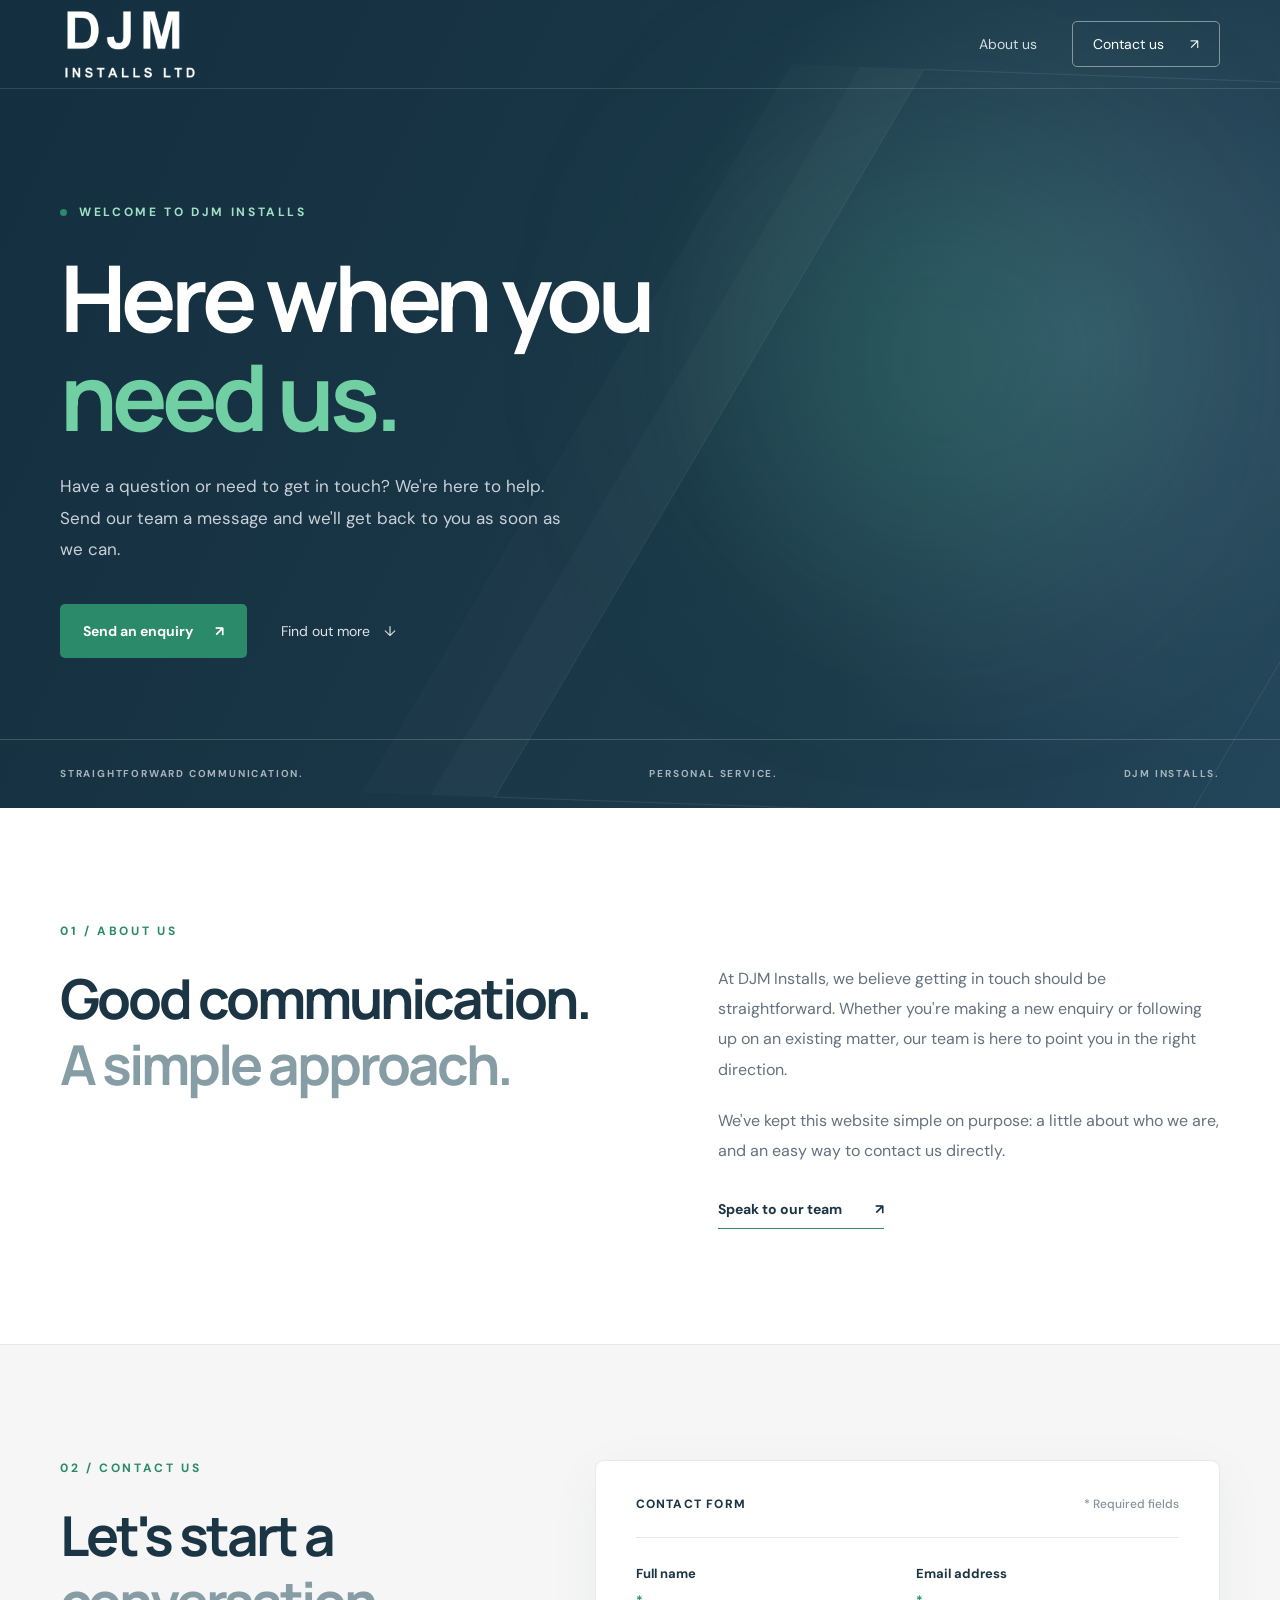
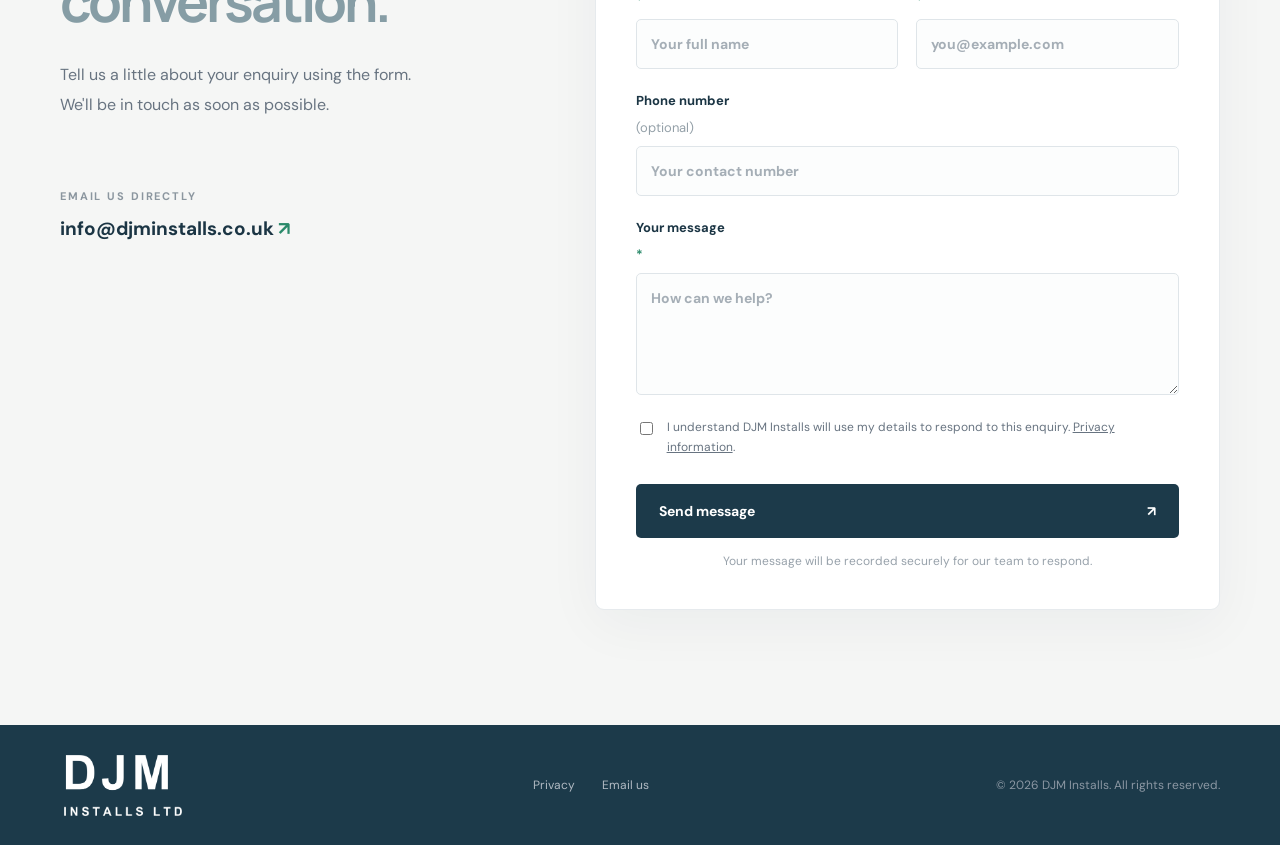
==== index.html @ 590091ec "Add branded DJM Installs landing page and Netlify contact form" ====
<!doctype html>
<html lang="en-GB">
<head>
  <meta charset="utf-8" />
  <meta name="viewport" content="width=device-width,initial-scale=1" />
  <meta name="theme-color" content="#101a27" />
  <meta name="description" content="Contact DJM Installs. Get in touch with our team using our simple enquiry form." />
  <title>DJM Installs | Get in touch</title>
  <link rel="icon" href="/favicon.png" type="image/png" />
  <link rel="stylesheet" href="/styles.css" />
</head>
<body>
  <header class="header">
    <div class="container nav">
      <a class="brand" href="#home" aria-label="DJM Installs home"><img class="brand-logo" src="/logo-light.png" alt="DJM Installs Ltd" width="150" height="82" /></a>
      <nav aria-label="Main navigation"><a href="#about">About us</a><a href="#contact" class="nav-contact">Contact us <span aria-hidden="true">↗</span></a></nav>
    </div>
  </header>
  <main>
    <section class="hero" id="home">
      <div class="hero-glow" aria-hidden="true"></div>
      <div class="container hero-content">
        <p class="eyebrow"><span class="dot"></span> WELCOME TO DJM INSTALLS</p>
        <h1>Here when you<br/><em>need us.</em></h1>
        <p class="hero-copy">Have a question or need to get in touch? We're here to help. Send our team a message and we'll get back to you as soon as we can.</p>
        <div class="hero-actions"><a href="#contact" class="button primary">Send an enquiry <span aria-hidden="true">↗</span></a><a href="#about" class="text-link">Find out more <span aria-hidden="true">↓</span></a></div>
      </div>
      <div class="hero-bottom"><div class="container"><span>STRAIGHTFORWARD COMMUNICATION.</span><span>PERSONAL SERVICE.</span><span>DJM INSTALLS.</span></div></div>
    </section>
    <section class="about section" id="about"><div class="container about-layout"><div><p class="section-kicker">01 / ABOUT US</p><h2>Good communication.<br/><span>A simple approach.</span></h2></div><div class="about-text"><p>At DJM Installs, we believe getting in touch should be straightforward. Whether you're making a new enquiry or following up on an existing matter, our team is here to point you in the right direction.</p><p>We've kept this website simple on purpose: a little about who we are, and an easy way to contact us directly.</p><a href="#contact" class="inline-link">Speak to our team <span aria-hidden="true">↗</span></a></div></div></section>
    <section class="contact section" id="contact"><div class="container contact-layout"><div class="contact-intro"><p class="section-kicker">02 / CONTACT US</p><h2>Let's start a<br/><span>conversation.</span></h2><p>Tell us a little about your enquiry using the form. We'll be in touch as soon as possible.</p><div class="contact-email"><span>EMAIL US DIRECTLY</span><a href="mailto:info@djminstalls.co.uk">info@djminstalls.co.uk <span aria-hidden="true">↗</span></a></div></div><div class="form-card"><div class="form-top"><span>CONTACT FORM</span><span class="asterisk">* Required fields</span></div><form name="djm-contact" method="POST" action="/thank-you" data-netlify="true" netlify-honeypot="bot-field"><input type="hidden" name="form-name" value="djm-contact"/><p class="hidden-field"><label>Leave this blank: <input name="bot-field" /></label></p><div class="field-row"><label>Full name <span>*</span><input name="name" type="text" autocomplete="name" placeholder="Your full name" required maxlength="120"/></label><label>Email address <span>*</span><input name="email" type="email" autocomplete="email" placeholder="you@example.com" required maxlength="254"/></label></div><label>Phone number <span class="optional">(optional)</span><input name="phone" type="tel" autocomplete="tel" placeholder="Your contact number" maxlength="40"/></label><label>Your message <span>*</span><textarea name="message" rows="5" placeholder="How can we help?" required maxlength="5000"></textarea></label><label class="consent"><input type="checkbox" required name="privacy-consent" value="yes"/><span>I understand DJM Installs will use my details to respond to this enquiry. <a href="/privacy">Privacy information</a>.</span></label><button type="submit" class="button form-button">Send message <span aria-hidden="true">↗</span></button><p class="form-note">Your message will be recorded securely for our team to respond.</p></form></div></div></section>
  </main>
  <footer><div class="container footer-row"><a class="footer-brand" href="#home" aria-label="DJM Installs home"><img src="/logo-light.png" alt="DJM Installs Ltd" width="130" height="70" /></a><div><a href="/privacy">Privacy</a><a href="mailto:info@djminstalls.co.uk">Email us</a></div><span>© <span id="year">2026</span> DJM Installs. All rights reserved.</span></div></footer>
  <script>document.getElementById('year').textContent=new Date().getFullYear();</script>
</body>
</html>
---- styles.css ----
@import url('https://fonts.googleapis.com/css2?family=DM+Sans:wght@400;500;600;700&family=Manrope:wght@400;500;600;700;800&display=swap');
:root{--navy:#1c3a4a;--navy2:#23465a;--ink:#1b3544;--muted:#65717d;--line:#e2e7eb;--gold:#2a8a6a;--paper:#f5f6f5}*{box-sizing:border-box}html{scroll-behavior:smooth}body{margin:0;font-family:'DM Sans',Arial,sans-serif;color:var(--ink);-webkit-font-smoothing:antialiased}a{color:inherit;text-decoration:none}button,input,textarea{font:inherit}.container{width:min(1160px,calc(100% - 48px));margin:auto}.header{position:absolute;z-index:3;top:0;left:0;right:0;border-bottom:1px solid #ffffff20;color:white}.nav{height:88px;display:flex;justify-content:space-between;align-items:center}.brand{display:flex;gap:12px;align-items:center}.brand-mark{display:grid;place-items:center;font:800 19px Manrope;background:#ffffff13;border:1px solid #ffffff38;border-radius:9px;width:45px;height:45px;letter-spacing:-2px}.mark-accent{color:var(--gold)}.brand-label{font:600 18px Manrope;letter-spacing:.09em}.brand-label b{font-weight:800}.nav nav{display:flex;align-items:center;gap:35px;font-size:14px}.nav nav>a:not(.nav-contact){color:#d6dce3}.nav-contact{border:1px solid #ffffff70;padding:13px 20px;border-radius:5px}.nav-contact span,.button span{margin-left:22px}.hero{background:radial-gradient(circle at 85% 42%,#364353 0%,transparent 36%),linear-gradient(115deg,#1c3a4a,#1b2938 70%,#192638);min-height:680px;position:relative;color:#fff;overflow:hidden}.hero:after{content:"";position:absolute;right:-10%;top:10%;width:55%;height:90%;border:1px solid #ffffff16;transform:skewX(-29deg) rotate(2deg);box-shadow:-65px 0 0 #ffffff05,-135px 0 0 #ffffff04;pointer-events:none}.hero-glow{position:absolute;width:430px;height:430px;border-radius:50%;right:10%;top:18%;background:#2a8a6a2a;filter:blur(110px)}.hero-content{position:relative;z-index:1;padding-top:192px;padding-bottom:150px}.eyebrow,.section-kicker{font-size:12px;letter-spacing:.22em;font-weight:700}.eyebrow{color:#a0e1c4;display:flex;align-items:center;gap:12px}.dot{height:7px;width:7px;background:var(--gold);border-radius:50%}h1,h2{font-family:Manrope,Arial,sans-serif;letter-spacing:-.055em}h1{font-size:clamp(56px,7.2vw,100px);line-height:1.07;margin:28px 0 26px;font-weight:700}h1 em{font-style:normal;color:#70d0a3}.hero-copy{font-size:17px;line-height:1.85;max-width:515px;color:#c9d0d8}.hero-actions{display:flex;align-items:center;gap:34px;margin-top:38px}.button{display:inline-flex;align-items:center;justify-content:space-between;border:0;border-radius:5px;padding:18px 23px;font-weight:700;font-size:14px;cursor:pointer}.primary{background:var(--gold);color:#ffffff}.primary:hover,.form-button:hover{background:#267957}.text-link{font-size:14px;color:#e0e3e7}.text-link span{margin-left:10px}.hero-bottom{position:absolute;bottom:0;left:0;right:0;border-top:1px solid #ffffff2d;z-index:1}.hero-bottom .container{height:68px;display:flex;align-items:center;justify-content:space-between;gap:12px;color:#a8b3bd;font-size:10px;letter-spacing:.18em;font-weight:700}.section{padding:115px 0}.about{background:#fff}.about-layout{display:grid;grid-template-columns:1.1fr 1fr;gap:105px;align-items:start}.section-kicker{color:#2a8a6a;margin:0 0 26px}h2{font-size:clamp(35px,4.3vw,57px);line-height:1.2;margin:0;font-weight:700}h2 span{color:#869da5}.about-text{padding-top:41px}.about-text p{color:#64717e;font-size:16px;line-height:1.9;margin:0 0 21px}.inline-link{display:inline-block;margin-top:12px;font-weight:700;font-size:14px;border-bottom:1px solid #2a8a6a;padding-bottom:10px}.inline-link span{margin-left:30px}.contact{background:var(--paper);border-top:1px solid var(--line)}.contact-layout{display:grid;grid-template-columns:.82fr 1.18fr;gap:100px}.contact-intro>p:not(.section-kicker){font-size:16px;color:#687481;line-height:1.85;max-width:365px;margin-top:26px}.contact-email{margin-top:70px;display:flex;flex-direction:column;gap:13px}.contact-email>span{font-size:11px;font-weight:700;letter-spacing:.17em;color:#8b969f}.contact-email a{font-size:19px;font-weight:700;overflow-wrap:anywhere}.contact-email a span{color:#2a8a6a}.form-card{background:#fff;padding:35px 40px 40px;box-shadow:0 14px 55px #172a3d0c;border:1px solid #e6eaed;border-radius:9px}.form-top{display:flex;justify-content:space-between;gap:10px;border-bottom:1px solid var(--line);padding-bottom:25px;margin-bottom:27px;font-size:12px;font-weight:800;letter-spacing:.1em}.asterisk{font-weight:500;letter-spacing:0;color:#86919c}.form-card form>label,.field-row label{display:flex;flex-direction:column;gap:10px;font-size:13px;font-weight:700;margin-bottom:23px}.field-row{display:grid;grid-template-columns:1fr 1fr;gap:18px}.form-card label span:not(.optional){color:#2a8a6a}.form-card input:not([type=checkbox]),.form-card textarea{width:100%;padding:15px 14px;border:1px solid #dfe5e9;background:#fcfdfd;border-radius:5px;outline:none;color:#263543;font-size:14px;resize:vertical}.form-card input:focus,.form-card textarea:focus{border-color:#2a8a6a;box-shadow:0 0 0 3px #2a8a6a1b}.form-card input::placeholder,.form-card textarea::placeholder{color:#a5aeb6}.optional{font-weight:400;color:#94a0a8!important}.hidden-field{position:absolute;left:-10000px}.form-card .consent{display:flex;flex-direction:row;gap:11px;align-items:flex-start;font-weight:400;color:#687481;font-size:12px;line-height:1.65}.consent input{margin-top:4px;accent-color:#162438}.consent span{color:#687481!important}.consent a{text-decoration:underline}.form-button{background:#1c3a4a;color:#fff;width:100%;margin-top:4px}.form-note{text-align:center;color:#98a2ab;font-size:12px;margin:15px 0 0}footer{background:#1c3a4a;color:#b1bac3}.footer-row{min-height:120px;display:flex;align-items:center;justify-content:space-between;gap:20px;font-size:12px}.footer-brand{font:600 17px Manrope;color:#fff;letter-spacing:.1em}.footer-row>div{display:flex;gap:27px}.footer-row>span{color:#8b97a3}@media(max-width:800px){.hero{min-height:660px}.about-layout,.contact-layout{grid-template-columns:1fr;gap:36px}.about-text{padding-top:0}.section{padding:75px 0}.contact-email{margin-top:40px}.hero-bottom .container span:last-child{display:none}.hero-content{padding-top:177px}.form-card{padding:30px 24px}.footer-row{flex-wrap:wrap;padding:30px 0}}@media(max-width:520px){.container{width:min(100% - 36px,1160px)}.nav{height:75px}.brand-label{font-size:14px}.nav nav{gap:0}.nav nav>a:not(.nav-contact){display:none}.nav-contact{padding:11px 13px;font-size:12px}.hero{min-height:660px}.hero-content{padding-top:169px;padding-bottom:130px}h1{font-size:55px}.hero-copy{font-size:15px}.hero-actions{flex-wrap:wrap;gap:23px}.hero-bottom .container{font-size:9px}.hero-bottom .container span:nth-child(2){display:none}.field-row{grid-template-columns:1fr;gap:0}.form-card{padding:25px 19px}.form-top{font-size:11px}.footer-row{display:grid;justify-content:start;gap:19px}}

.brand-logo{display:block;width:140px;height:auto;max-height:75px;object-fit:contain}.footer-brand img{display:block;width:126px;height:auto}.brand{gap:0}.primary{color:#fff}.hero{background:radial-gradient(circle at 85% 42%,#36576a 0%,transparent 36%),linear-gradient(115deg,#142f3f,#1c3a4a 70%,#23465a)}.hero-glow{background:#2a8a6a38}@media(max-width:520px){.brand-logo{width:115px}}
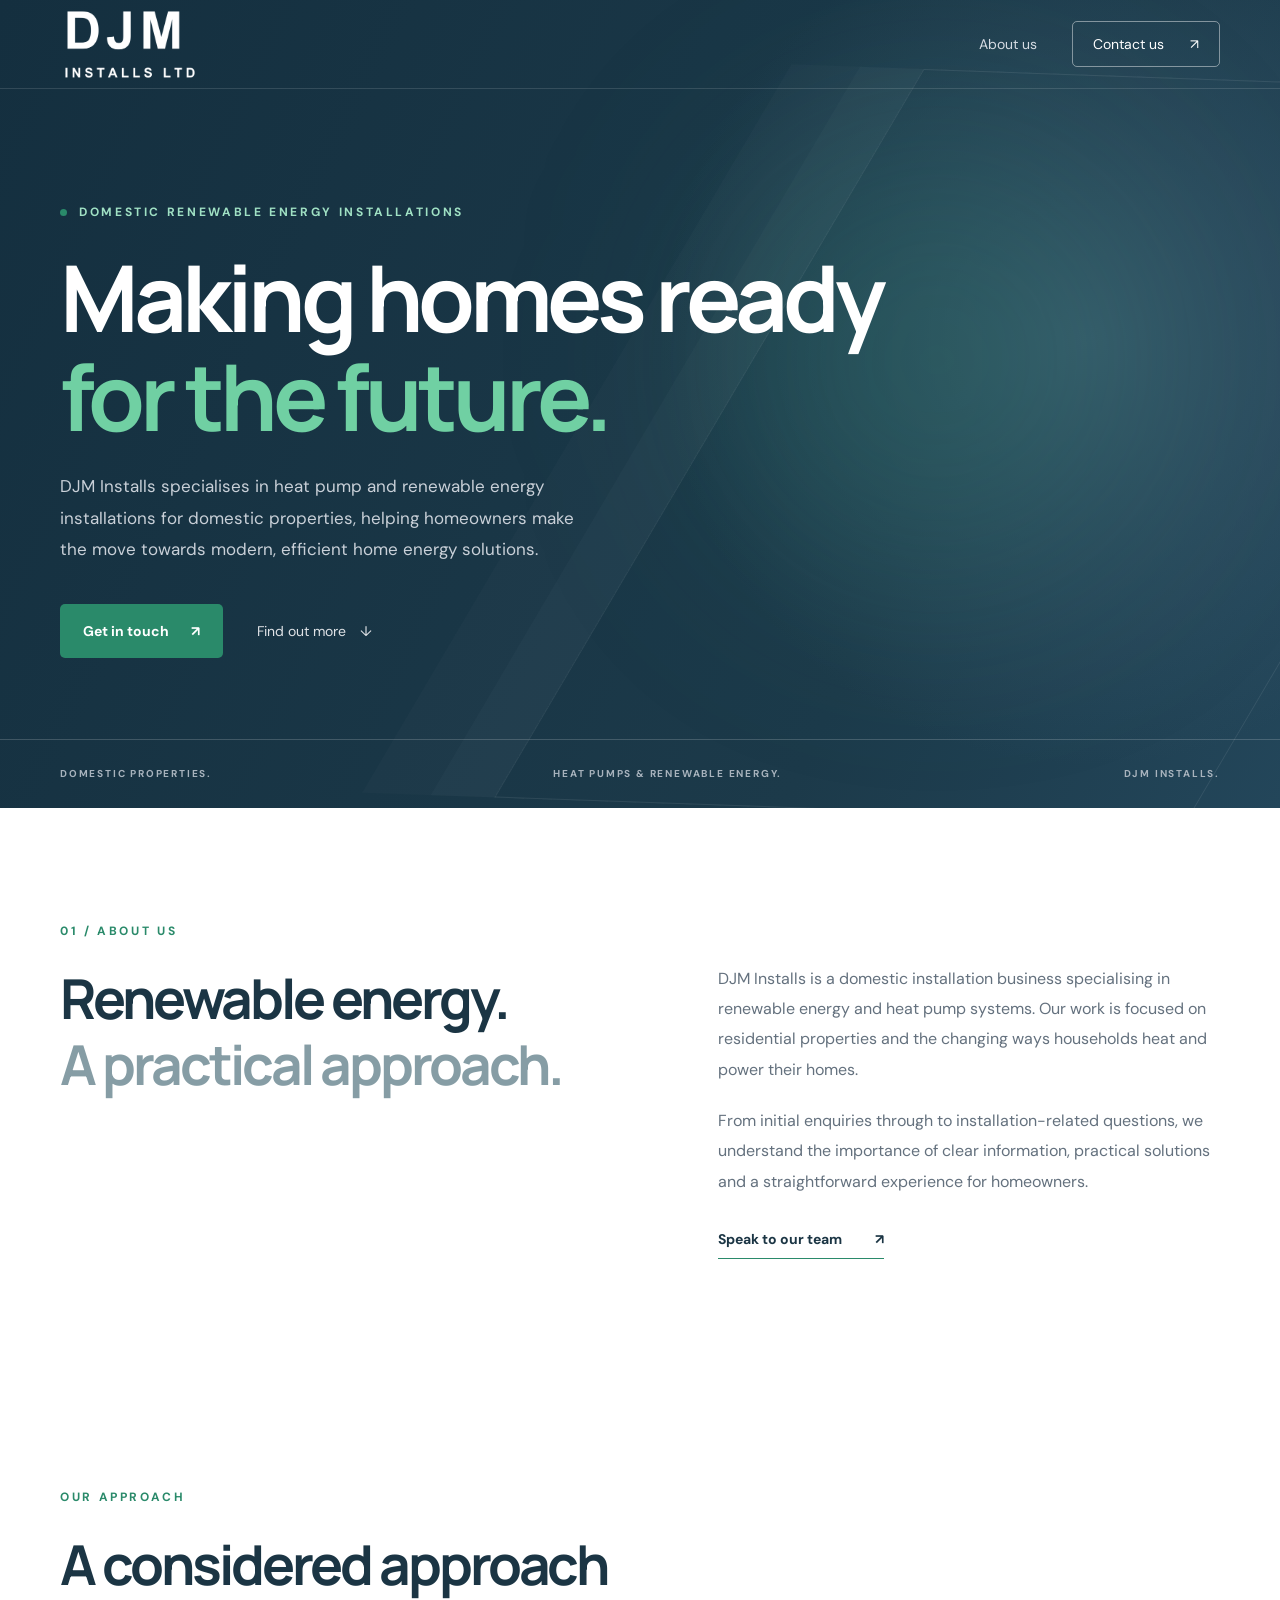
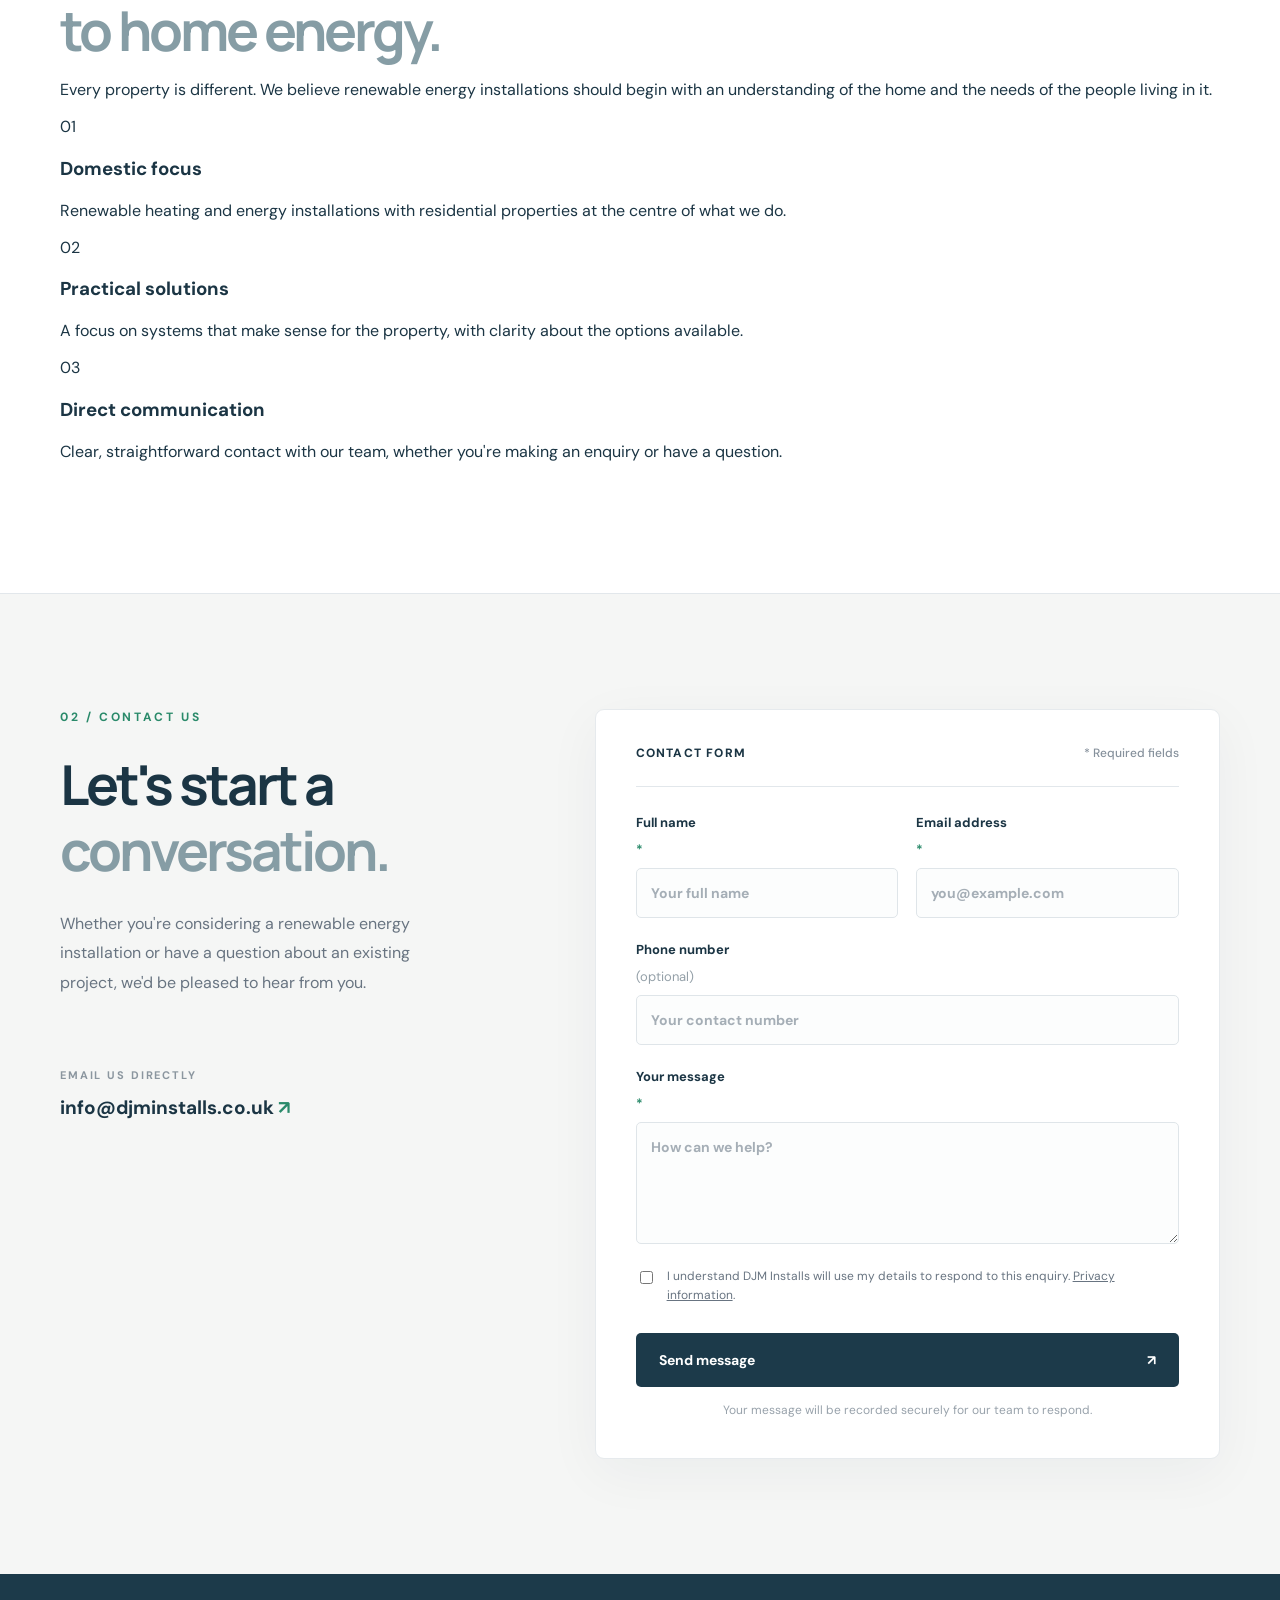
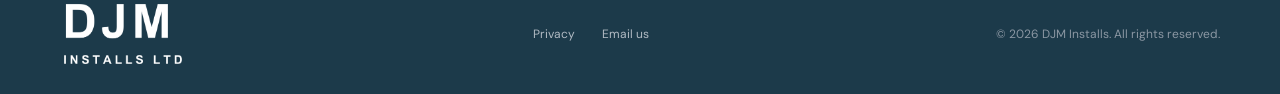
==== commit 318fbf8e: "Refine DJM Installs homepage as established domestic renewables business" ====
--- a/index.html
+++ b/index.html
@@ -4,8 +4,8 @@
   <meta charset="utf-8" />
   <meta name="viewport" content="width=device-width,initial-scale=1" />
   <meta name="theme-color" content="#101a27" />
-  <meta name="description" content="Contact DJM Installs. Get in touch with our team using our simple enquiry form." />
-  <title>DJM Installs | Get in touch</title>
+  <meta name="description" content="DJM Installs provides renewable energy and heat pump installations for domestic properties. Discover more about our approach and contact the team." />
+  <title>DJM Installs | Domestic Heat Pump & Renewable Energy Installations</title>
   <link rel="icon" href="/favicon.png" type="image/png" />
   <link rel="stylesheet" href="/styles.css" />
 </head>
@@ -20,15 +20,16 @@
     <section class="hero" id="home">
       <div class="hero-glow" aria-hidden="true"></div>
       <div class="container hero-content">
-        <p class="eyebrow"><span class="dot"></span> WELCOME TO DJM INSTALLS</p>
-        <h1>Here when you<br/><em>need us.</em></h1>
-        <p class="hero-copy">Have a question or need to get in touch? We're here to help. Send our team a message and we'll get back to you as soon as we can.</p>
-        <div class="hero-actions"><a href="#contact" class="button primary">Send an enquiry <span aria-hidden="true">↗</span></a><a href="#about" class="text-link">Find out more <span aria-hidden="true">↓</span></a></div>
+        <p class="eyebrow"><span class="dot"></span> DOMESTIC RENEWABLE ENERGY INSTALLATIONS</p>
+        <h1>Making homes ready<br/><em>for the future.</em></h1>
+        <p class="hero-copy">DJM Installs specialises in heat pump and renewable energy installations for domestic properties, helping homeowners make the move towards modern, efficient home energy solutions.</p>
+        <div class="hero-actions"><a href="#contact" class="button primary">Get in touch <span aria-hidden="true">↗</span></a><a href="#about" class="text-link">Find out more <span aria-hidden="true">↓</span></a></div>
       </div>
-      <div class="hero-bottom"><div class="container"><span>STRAIGHTFORWARD COMMUNICATION.</span><span>PERSONAL SERVICE.</span><span>DJM INSTALLS.</span></div></div>
+      <div class="hero-bottom"><div class="container"><span>DOMESTIC PROPERTIES.</span><span>HEAT PUMPS & RENEWABLE ENERGY.</span><span>DJM INSTALLS.</span></div></div>
     </section>
-    <section class="about section" id="about"><div class="container about-layout"><div><p class="section-kicker">01 / ABOUT US</p><h2>Good communication.<br/><span>A simple approach.</span></h2></div><div class="about-text"><p>At DJM Installs, we believe getting in touch should be straightforward. Whether you're making a new enquiry or following up on an existing matter, our team is here to point you in the right direction.</p><p>We've kept this website simple on purpose: a little about who we are, and an easy way to contact us directly.</p><a href="#contact" class="inline-link">Speak to our team <span aria-hidden="true">↗</span></a></div></div></section>
-    <section class="contact section" id="contact"><div class="container contact-layout"><div class="contact-intro"><p class="section-kicker">02 / CONTACT US</p><h2>Let's start a<br/><span>conversation.</span></h2><p>Tell us a little about your enquiry using the form. We'll be in touch as soon as possible.</p><div class="contact-email"><span>EMAIL US DIRECTLY</span><a href="mailto:info@djminstalls.co.uk">info@djminstalls.co.uk <span aria-hidden="true">↗</span></a></div></div><div class="form-card"><div class="form-top"><span>CONTACT FORM</span><span class="asterisk">* Required fields</span></div><form name="djm-contact" method="POST" action="/thank-you" data-netlify="true" netlify-honeypot="bot-field"><input type="hidden" name="form-name" value="djm-contact"/><p class="hidden-field"><label>Leave this blank: <input name="bot-field" /></label></p><div class="field-row"><label>Full name <span>*</span><input name="name" type="text" autocomplete="name" placeholder="Your full name" required maxlength="120"/></label><label>Email address <span>*</span><input name="email" type="email" autocomplete="email" placeholder="you@example.com" required maxlength="254"/></label></div><label>Phone number <span class="optional">(optional)</span><input name="phone" type="tel" autocomplete="tel" placeholder="Your contact number" maxlength="40"/></label><label>Your message <span>*</span><textarea name="message" rows="5" placeholder="How can we help?" required maxlength="5000"></textarea></label><label class="consent"><input type="checkbox" required name="privacy-consent" value="yes"/><span>I understand DJM Installs will use my details to respond to this enquiry. <a href="/privacy">Privacy information</a>.</span></label><button type="submit" class="button form-button">Send message <span aria-hidden="true">↗</span></button><p class="form-note">Your message will be recorded securely for our team to respond.</p></form></div></div></section>
+    <section class="about section" id="about"><div class="container about-layout"><div><p class="section-kicker">01 / ABOUT US</p><h2>Renewable energy.<br/><span>A practical approach.</span></h2></div><div class="about-text"><p>DJM Installs is a domestic installation business specialising in renewable energy and heat pump systems. Our work is focused on residential properties and the changing ways households heat and power their homes.</p><p>From initial enquiries through to installation-related questions, we understand the importance of clear information, practical solutions and a straightforward experience for homeowners.</p><a href="#contact" class="inline-link">Speak to our team <span aria-hidden="true">↗</span></a></div></div></section>
+    <section class="approach section" aria-labelledby="approach-heading"><div class="container"><div class="approach-heading"><p class="section-kicker">OUR APPROACH</p><h2 id="approach-heading">A considered approach<br/><span>to home energy.</span></h2><p>Every property is different. We believe renewable energy installations should begin with an understanding of the home and the needs of the people living in it.</p></div><div class="approach-grid"><article><span class="approach-number">01</span><h3>Domestic focus</h3><p>Renewable heating and energy installations with residential properties at the centre of what we do.</p></article><article><span class="approach-number">02</span><h3>Practical solutions</h3><p>A focus on systems that make sense for the property, with clarity about the options available.</p></article><article><span class="approach-number">03</span><h3>Direct communication</h3><p>Clear, straightforward contact with our team, whether you're making an enquiry or have a question.</p></article></div></div></section>
+    <section class="contact section" id="contact"><div class="container contact-layout"><div class="contact-intro"><p class="section-kicker">02 / CONTACT US</p><h2>Let's start a<br/><span>conversation.</span></h2><p>Whether you're considering a renewable energy installation or have a question about an existing project, we'd be pleased to hear from you.</p><div class="contact-email"><span>EMAIL US DIRECTLY</span><a href="mailto:info@djminstalls.co.uk">info@djminstalls.co.uk <span aria-hidden="true">↗</span></a></div></div><div class="form-card"><div class="form-top"><span>CONTACT FORM</span><span class="asterisk">* Required fields</span></div><form name="djm-contact" method="POST" action="/thank-you" data-netlify="true" netlify-honeypot="bot-field"><input type="hidden" name="form-name" value="djm-contact"/><p class="hidden-field"><label>Leave this blank: <input name="bot-field" /></label></p><div class="field-row"><label>Full name <span>*</span><input name="name" type="text" autocomplete="name" placeholder="Your full name" required maxlength="120"/></label><label>Email address <span>*</span><input name="email" type="email" autocomplete="email" placeholder="you@example.com" required maxlength="254"/></label></div><label>Phone number <span class="optional">(optional)</span><input name="phone" type="tel" autocomplete="tel" placeholder="Your contact number" maxlength="40"/></label><label>Your message <span>*</span><textarea name="message" rows="5" placeholder="How can we help?" required maxlength="5000"></textarea></label><label class="consent"><input type="checkbox" required name="privacy-consent" value="yes"/><span>I understand DJM Installs will use my details to respond to this enquiry. <a href="/privacy">Privacy information</a>.</span></label><button type="submit" class="button form-button">Send message <span aria-hidden="true">↗</span></button><p class="form-note">Your message will be recorded securely for our team to respond.</p></form></div></div></section>
   </main>
   <footer><div class="container footer-row"><a class="footer-brand" href="#home" aria-label="DJM Installs home"><img src="/logo-light.png" alt="DJM Installs Ltd" width="130" height="70" /></a><div><a href="/privacy">Privacy</a><a href="mailto:info@djminstalls.co.uk">Email us</a></div><span>© <span id="year">2026</span> DJM Installs. All rights reserved.</span></div></footer>
   <script>document.getElementById('year').textContent=new Date().getFullYear();</script>
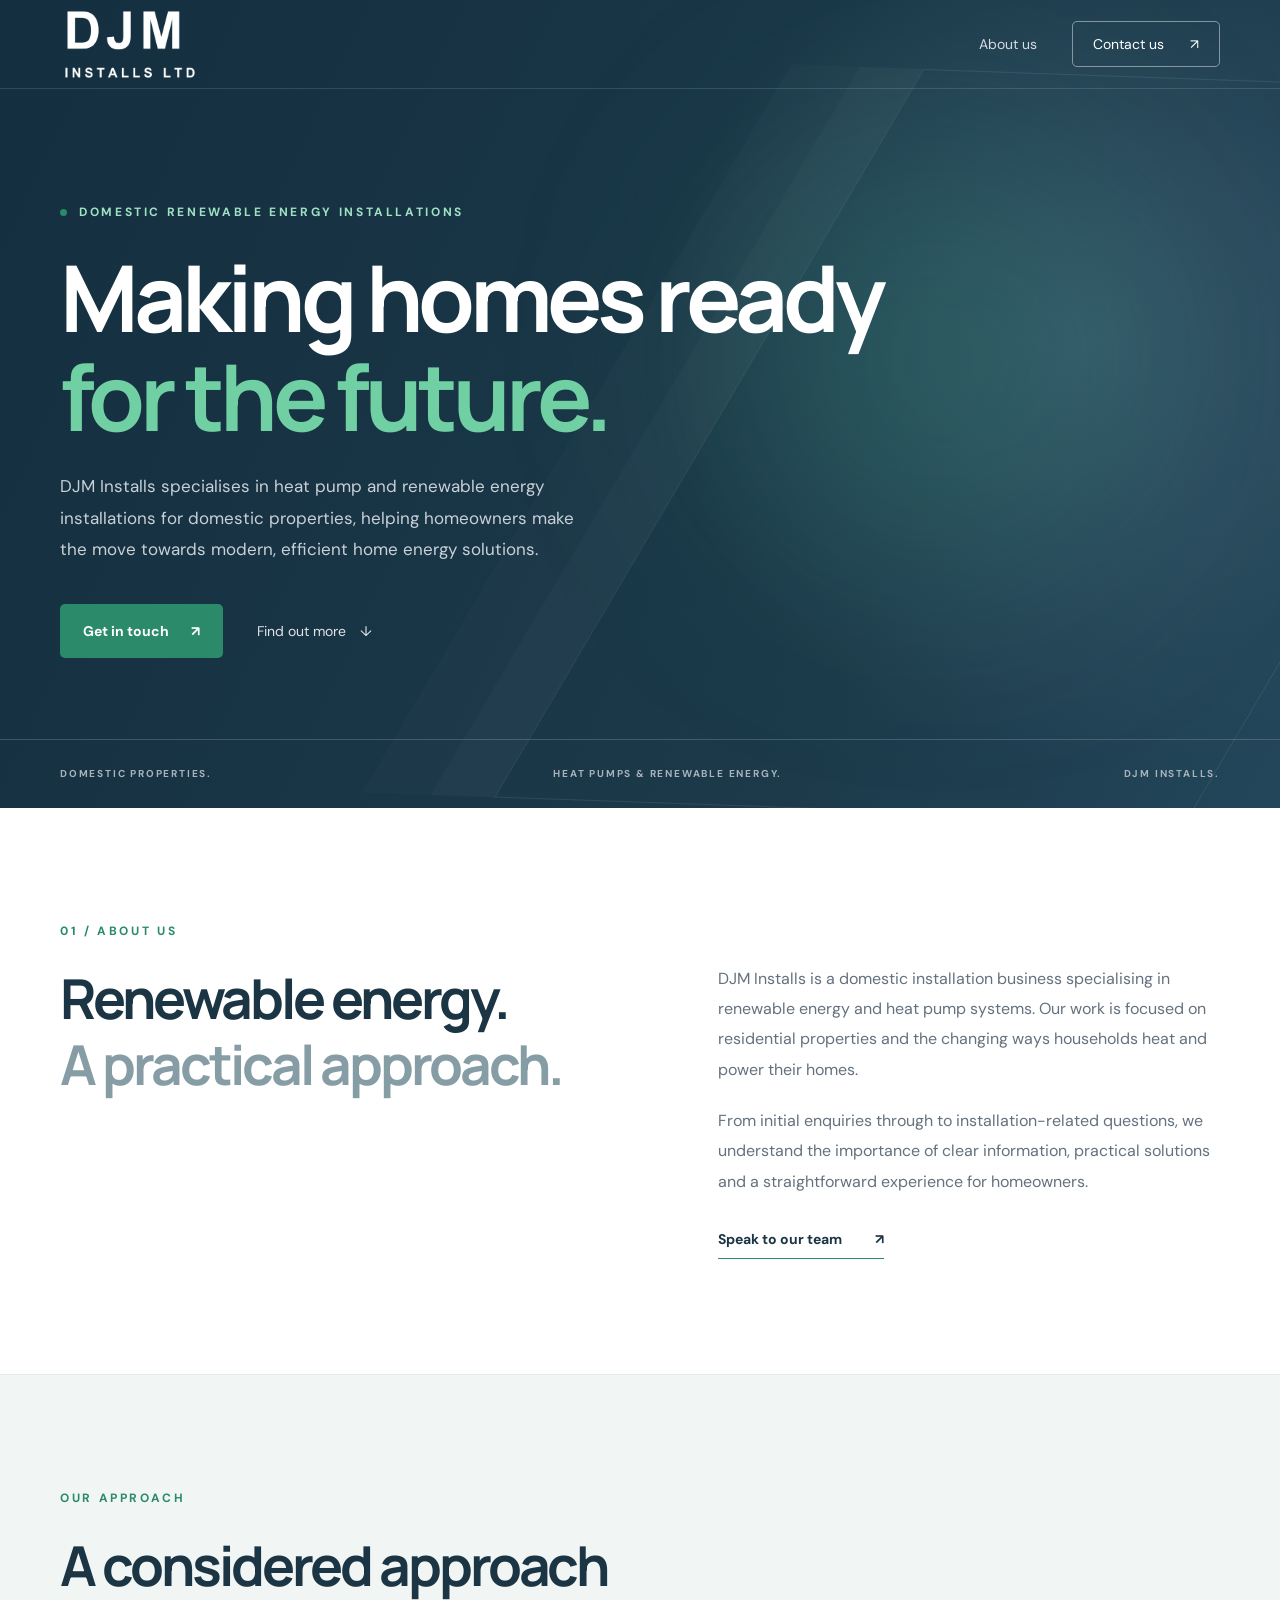
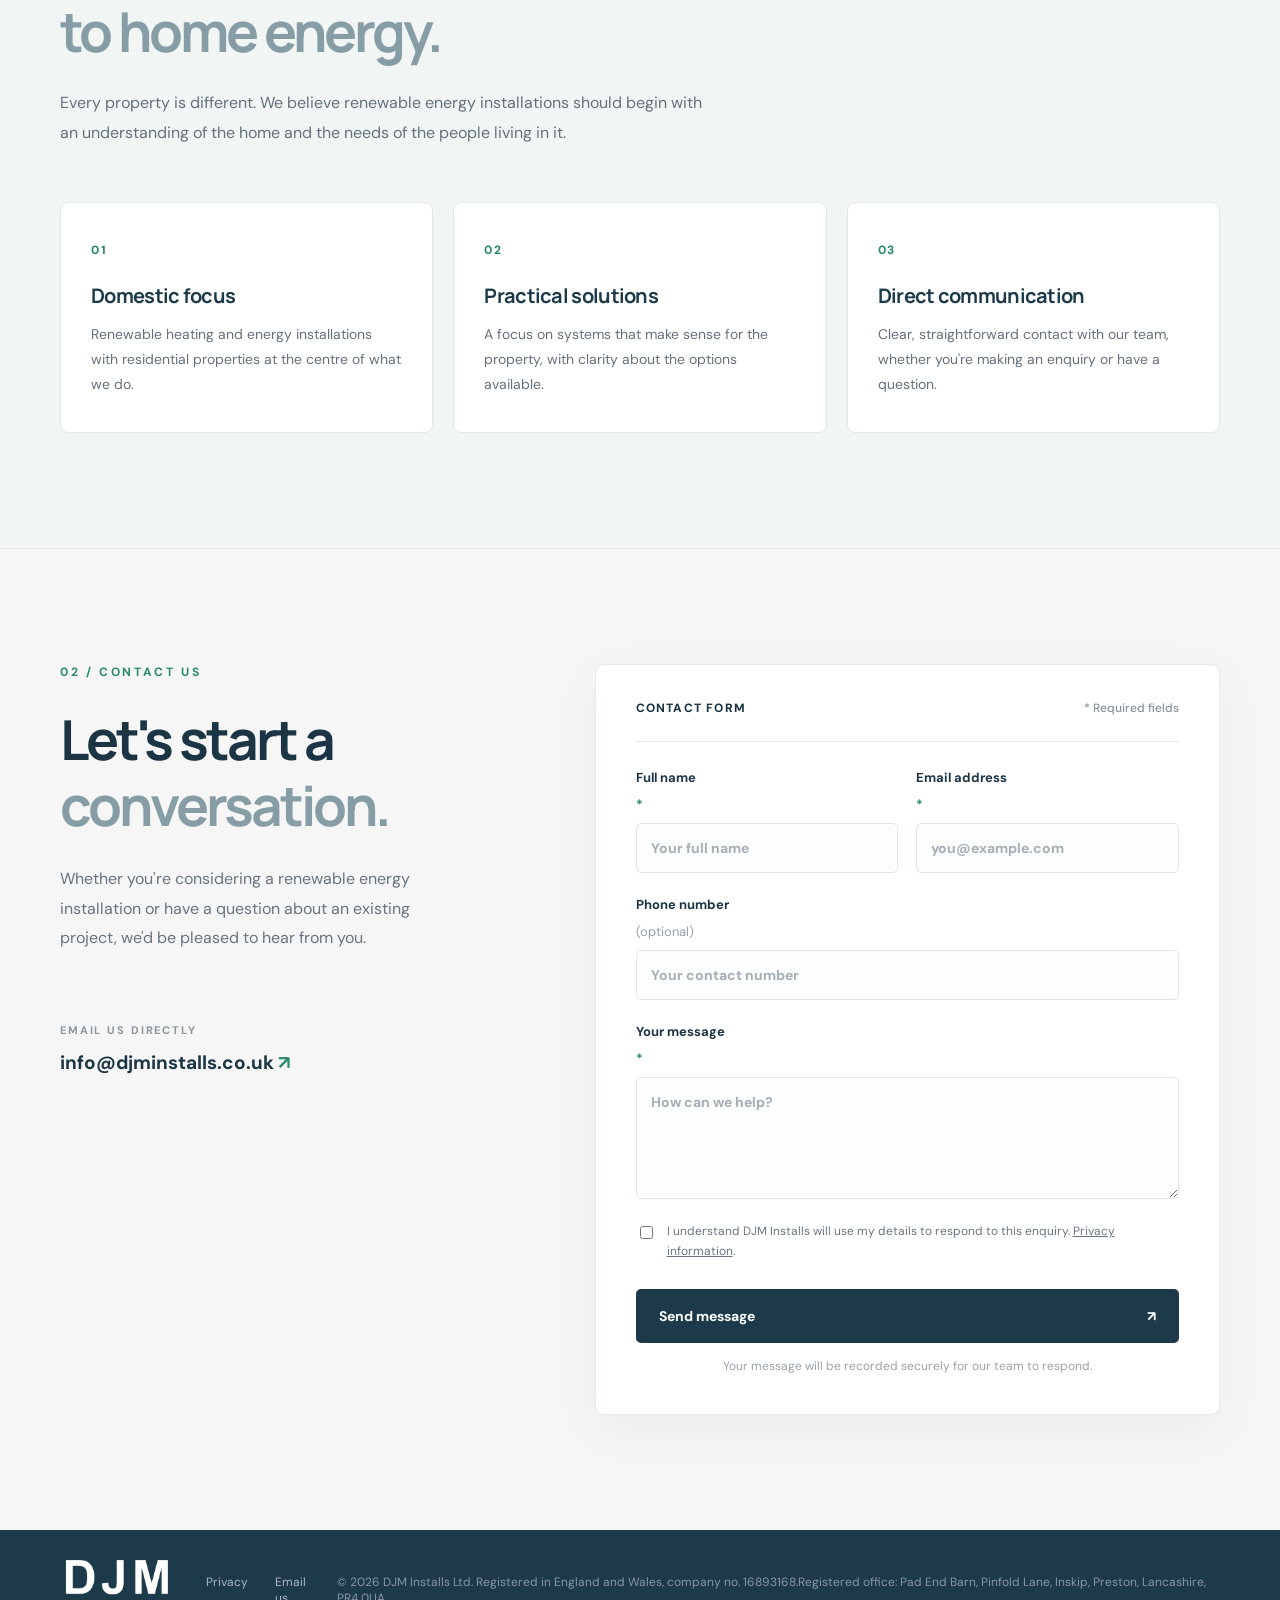
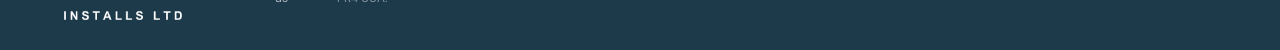
==== commit 4cc4f2c0: "Add verified registered company disclosures to website footer" ====
--- a/index.html
+++ b/index.html
@@ -31,7 +31,7 @@
     <section class="approach section" aria-labelledby="approach-heading"><div class="container"><div class="approach-heading"><p class="section-kicker">OUR APPROACH</p><h2 id="approach-heading">A considered approach<br/><span>to home energy.</span></h2><p>Every property is different. We believe renewable energy installations should begin with an understanding of the home and the needs of the people living in it.</p></div><div class="approach-grid"><article><span class="approach-number">01</span><h3>Domestic focus</h3><p>Renewable heating and energy installations with residential properties at the centre of what we do.</p></article><article><span class="approach-number">02</span><h3>Practical solutions</h3><p>A focus on systems that make sense for the property, with clarity about the options available.</p></article><article><span class="approach-number">03</span><h3>Direct communication</h3><p>Clear, straightforward contact with our team, whether you're making an enquiry or have a question.</p></article></div></div></section>
     <section class="contact section" id="contact"><div class="container contact-layout"><div class="contact-intro"><p class="section-kicker">02 / CONTACT US</p><h2>Let's start a<br/><span>conversation.</span></h2><p>Whether you're considering a renewable energy installation or have a question about an existing project, we'd be pleased to hear from you.</p><div class="contact-email"><span>EMAIL US DIRECTLY</span><a href="mailto:info@djminstalls.co.uk">info@djminstalls.co.uk <span aria-hidden="true">↗</span></a></div></div><div class="form-card"><div class="form-top"><span>CONTACT FORM</span><span class="asterisk">* Required fields</span></div><form name="djm-contact" method="POST" action="/thank-you" data-netlify="true" netlify-honeypot="bot-field"><input type="hidden" name="form-name" value="djm-contact"/><p class="hidden-field"><label>Leave this blank: <input name="bot-field" /></label></p><div class="field-row"><label>Full name <span>*</span><input name="name" type="text" autocomplete="name" placeholder="Your full name" required maxlength="120"/></label><label>Email address <span>*</span><input name="email" type="email" autocomplete="email" placeholder="you@example.com" required maxlength="254"/></label></div><label>Phone number <span class="optional">(optional)</span><input name="phone" type="tel" autocomplete="tel" placeholder="Your contact number" maxlength="40"/></label><label>Your message <span>*</span><textarea name="message" rows="5" placeholder="How can we help?" required maxlength="5000"></textarea></label><label class="consent"><input type="checkbox" required name="privacy-consent" value="yes"/><span>I understand DJM Installs will use my details to respond to this enquiry. <a href="/privacy">Privacy information</a>.</span></label><button type="submit" class="button form-button">Send message <span aria-hidden="true">↗</span></button><p class="form-note">Your message will be recorded securely for our team to respond.</p></form></div></div></section>
   </main>
-  <footer><div class="container footer-row"><a class="footer-brand" href="#home" aria-label="DJM Installs home"><img src="/logo-light.png" alt="DJM Installs Ltd" width="130" height="70" /></a><div><a href="/privacy">Privacy</a><a href="mailto:info@djminstalls.co.uk">Email us</a></div><span>© <span id="year">2026</span> DJM Installs. All rights reserved.</span></div></footer>
+  <footer><div class="container footer-row"><a class="footer-brand" href="#home" aria-label="DJM Installs home"><img src="/logo-light.png" alt="DJM Installs Ltd" width="130" height="70" /></a><div><a href="/privacy">Privacy</a><a href="mailto:info@djminstalls.co.uk">Email us</a></div><span class="company-disclosure">© <span id="year">2026</span> DJM Installs Ltd. Registered in England and Wales, company no. 16893168.<span class="registered-address">Registered office: Pad End Barn, Pinfold Lane, Inskip, Preston, Lancashire, PR4 0UA.</span></span></div></footer>
   <script>document.getElementById('year').textContent=new Date().getFullYear();</script>
 </body>
 </html>
--- a/styles.css
+++ b/styles.css
@@ -2,3 +2,15 @@
 :root{--navy:#1c3a4a;--navy2:#23465a;--ink:#1b3544;--muted:#65717d;--line:#e2e7eb;--gold:#2a8a6a;--paper:#f5f6f5}*{box-sizing:border-box}html{scroll-behavior:smooth}body{margin:0;font-family:'DM Sans',Arial,sans-serif;color:var(--ink);-webkit-font-smoothing:antialiased}a{color:inherit;text-decoration:none}button,input,textarea{font:inherit}.container{width:min(1160px,calc(100% - 48px));margin:auto}.header{position:absolute;z-index:3;top:0;left:0;right:0;border-bottom:1px solid #ffffff20;color:white}.nav{height:88px;display:flex;justify-content:space-between;align-items:center}.brand{display:flex;gap:12px;align-items:center}.brand-mark{display:grid;place-items:center;font:800 19px Manrope;background:#ffffff13;border:1px solid #ffffff38;border-radius:9px;width:45px;height:45px;letter-spacing:-2px}.mark-accent{color:var(--gold)}.brand-label{font:600 18px Manrope;letter-spacing:.09em}.brand-label b{font-weight:800}.nav nav{display:flex;align-items:center;gap:35px;font-size:14px}.nav nav>a:not(.nav-contact){color:#d6dce3}.nav-contact{border:1px solid #ffffff70;padding:13px 20px;border-radius:5px}.nav-contact span,.button span{margin-left:22px}.hero{background:radial-gradient(circle at 85% 42%,#364353 0%,transparent 36%),linear-gradient(115deg,#1c3a4a,#1b2938 70%,#192638);min-height:680px;position:relative;color:#fff;overflow:hidden}.hero:after{content:"";position:absolute;right:-10%;top:10%;width:55%;height:90%;border:1px solid #ffffff16;transform:skewX(-29deg) rotate(2deg);box-shadow:-65px 0 0 #ffffff05,-135px 0 0 #ffffff04;pointer-events:none}.hero-glow{position:absolute;width:430px;height:430px;border-radius:50%;right:10%;top:18%;background:#2a8a6a2a;filter:blur(110px)}.hero-content{position:relative;z-index:1;padding-top:192px;padding-bottom:150px}.eyebrow,.section-kicker{font-size:12px;letter-spacing:.22em;font-weight:700}.eyebrow{color:#a0e1c4;display:flex;align-items:center;gap:12px}.dot{height:7px;width:7px;background:var(--gold);border-radius:50%}h1,h2{font-family:Manrope,Arial,sans-serif;letter-spacing:-.055em}h1{font-size:clamp(56px,7.2vw,100px);line-height:1.07;margin:28px 0 26px;font-weight:700}h1 em{font-style:normal;color:#70d0a3}.hero-copy{font-size:17px;line-height:1.85;max-width:515px;color:#c9d0d8}.hero-actions{display:flex;align-items:center;gap:34px;margin-top:38px}.button{display:inline-flex;align-items:center;justify-content:space-between;border:0;border-radius:5px;padding:18px 23px;font-weight:700;font-size:14px;cursor:pointer}.primary{background:var(--gold);color:#ffffff}.primary:hover,.form-button:hover{background:#267957}.text-link{font-size:14px;color:#e0e3e7}.text-link span{margin-left:10px}.hero-bottom{position:absolute;bottom:0;left:0;right:0;border-top:1px solid #ffffff2d;z-index:1}.hero-bottom .container{height:68px;display:flex;align-items:center;justify-content:space-between;gap:12px;color:#a8b3bd;font-size:10px;letter-spacing:.18em;font-weight:700}.section{padding:115px 0}.about{background:#fff}.about-layout{display:grid;grid-template-columns:1.1fr 1fr;gap:105px;align-items:start}.section-kicker{color:#2a8a6a;margin:0 0 26px}h2{font-size:clamp(35px,4.3vw,57px);line-height:1.2;margin:0;font-weight:700}h2 span{color:#869da5}.about-text{padding-top:41px}.about-text p{color:#64717e;font-size:16px;line-height:1.9;margin:0 0 21px}.inline-link{display:inline-block;margin-top:12px;font-weight:700;font-size:14px;border-bottom:1px solid #2a8a6a;padding-bottom:10px}.inline-link span{margin-left:30px}.contact{background:var(--paper);border-top:1px solid var(--line)}.contact-layout{display:grid;grid-template-columns:.82fr 1.18fr;gap:100px}.contact-intro>p:not(.section-kicker){font-size:16px;color:#687481;line-height:1.85;max-width:365px;margin-top:26px}.contact-email{margin-top:70px;display:flex;flex-direction:column;gap:13px}.contact-email>span{font-size:11px;font-weight:700;letter-spacing:.17em;color:#8b969f}.contact-email a{font-size:19px;font-weight:700;overflow-wrap:anywhere}.contact-email a span{color:#2a8a6a}.form-card{background:#fff;padding:35px 40px 40px;box-shadow:0 14px 55px #172a3d0c;border:1px solid #e6eaed;border-radius:9px}.form-top{display:flex;justify-content:space-between;gap:10px;border-bottom:1px solid var(--line);padding-bottom:25px;margin-bottom:27px;font-size:12px;font-weight:800;letter-spacing:.1em}.asterisk{font-weight:500;letter-spacing:0;color:#86919c}.form-card form>label,.field-row label{display:flex;flex-direction:column;gap:10px;font-size:13px;font-weight:700;margin-bottom:23px}.field-row{display:grid;grid-template-columns:1fr 1fr;gap:18px}.form-card label span:not(.optional){color:#2a8a6a}.form-card input:not([type=checkbox]),.form-card textarea{width:100%;padding:15px 14px;border:1px solid #dfe5e9;background:#fcfdfd;border-radius:5px;outline:none;color:#263543;font-size:14px;resize:vertical}.form-card input:focus,.form-card textarea:focus{border-color:#2a8a6a;box-shadow:0 0 0 3px #2a8a6a1b}.form-card input::placeholder,.form-card textarea::placeholder{color:#a5aeb6}.optional{font-weight:400;color:#94a0a8!important}.hidden-field{position:absolute;left:-10000px}.form-card .consent{display:flex;flex-direction:row;gap:11px;align-items:flex-start;font-weight:400;color:#687481;font-size:12px;line-height:1.65}.consent input{margin-top:4px;accent-color:#162438}.consent span{color:#687481!important}.consent a{text-decoration:underline}.form-button{background:#1c3a4a;color:#fff;width:100%;margin-top:4px}.form-note{text-align:center;color:#98a2ab;font-size:12px;margin:15px 0 0}footer{background:#1c3a4a;color:#b1bac3}.footer-row{min-height:120px;display:flex;align-items:center;justify-content:space-between;gap:20px;font-size:12px}.footer-brand{font:600 17px Manrope;color:#fff;letter-spacing:.1em}.footer-row>div{display:flex;gap:27px}.footer-row>span{color:#8b97a3}@media(max-width:800px){.hero{min-height:660px}.about-layout,.contact-layout{grid-template-columns:1fr;gap:36px}.about-text{padding-top:0}.section{padding:75px 0}.contact-email{margin-top:40px}.hero-bottom .container span:last-child{display:none}.hero-content{padding-top:177px}.form-card{padding:30px 24px}.footer-row{flex-wrap:wrap;padding:30px 0}}@media(max-width:520px){.container{width:min(100% - 36px,1160px)}.nav{height:75px}.brand-label{font-size:14px}.nav nav{gap:0}.nav nav>a:not(.nav-contact){display:none}.nav-contact{padding:11px 13px;font-size:12px}.hero{min-height:660px}.hero-content{padding-top:169px;padding-bottom:130px}h1{font-size:55px}.hero-copy{font-size:15px}.hero-actions{flex-wrap:wrap;gap:23px}.hero-bottom .container{font-size:9px}.hero-bottom .container span:nth-child(2){display:none}.field-row{grid-template-columns:1fr;gap:0}.form-card{padding:25px 19px}.form-top{font-size:11px}.footer-row{display:grid;justify-content:start;gap:19px}}
 
 .brand-logo{display:block;width:140px;height:auto;max-height:75px;object-fit:contain}.footer-brand img{display:block;width:126px;height:auto}.brand{gap:0}.primary{color:#fff}.hero{background:radial-gradient(circle at 85% 42%,#36576a 0%,transparent 36%),linear-gradient(115deg,#142f3f,#1c3a4a 70%,#23465a)}.hero-glow{background:#2a8a6a38}@media(max-width:520px){.brand-logo{width:115px}}
+
+
+/* Domestic renewables landing page */
+.approach{background:#f1f5f3;border-top:1px solid #e2ebe6}
+.approach-heading{max-width:760px;margin-bottom:54px}
+.approach-heading>p:last-child{max-width:660px;color:#65717d;font-size:16px;line-height:1.85;margin:24px 0 0}
+.approach-grid{display:grid;grid-template-columns:repeat(3,minmax(0,1fr));gap:20px}
+.approach-grid article{background:#fff;border:1px solid #e0e9e4;border-radius:8px;padding:35px 30px;min-height:225px}
+.approach-number{display:inline-block;color:#2a8a6a;font-size:12px;font-weight:800;letter-spacing:.15em;margin-bottom:24px}
+.approach-grid h3{font-family:Manrope,Arial,sans-serif;font-size:20px;letter-spacing:-.035em;margin:0 0 13px;color:#1c3a4a}
+.approach-grid article p{font-size:14px;line-height:1.8;color:#65717d;margin:0}
+@media(max-width:800px){.approach-grid{grid-template-columns:1fr;gap:14px}.approach-grid article{min-height:0;padding:28px}.approach-heading{margin-bottom:30px}}
